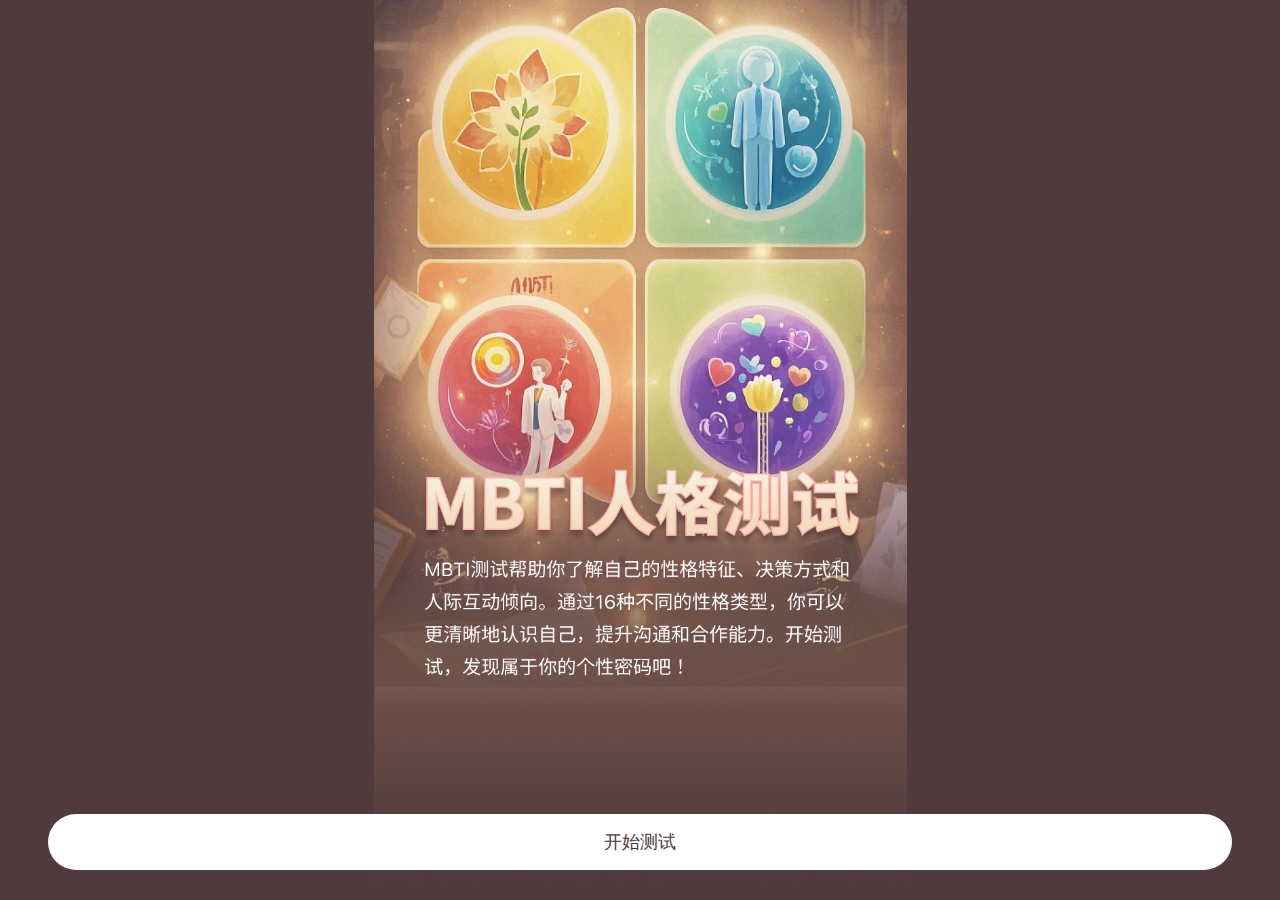
==== index.html @ 198e2ace "Update index.html" ====
<!DOCTYPE html>
<html lang="en">

<head>
    <meta charset="UTF-8">
    <meta name="viewport" content="width=device-width, initial-scale=1.0">
    <title>MBTI 人格测试 - 首页</title>
    <style>
        body {
            background-color: #4f3a3c;
            margin: 0;
            padding: 0;
        }

        #bg-image {
            /* 使用 contain 确保图片完整显示并保持比例 */
            background-image: url('./sucai/img_bg.jpg'); 
            background-size: contain;
            background-position: center top;
            background-repeat: no-repeat;
            height: 100vh;
            margin-top: 0;
             /* 确保没有额外的边框和内边距 */
            border: 0;
            padding: 0;
        }

        #start-btn {
            position: absolute;
            top: 842px;
            left: 48px;  /* 设置左边距为 48px */
            right: 48px; /* 设置右边距为 20px */
            transform: translateY(-50%); /* 只在垂直方向上居中 */
            background-color: #FFF;
            color: #4f3a3c;
            border: none;
            padding: 15px 160px;
            border-radius: 32px;
            cursor: pointer;
            font-size: 18px; 
            white-space: nowrap; /* 防止文本换行 */
            height: 56px; /* 显式设置按钮高度 */
            overflow: hidden; /* 处理内容溢出 */
            text-align: center; /* 使文本水平居中 */
        }
    </style>
</head>

<body>
    <div id="bg-image">
        <button id="start-btn">开始测试</button>
    </div>
    <script>
        const startBtn = document.getElementById('start-btn');
        startBtn.addEventListener('click', function () {
            window.location.href = 'mbti-test.html';
        });
    </script>
</body>

</html>
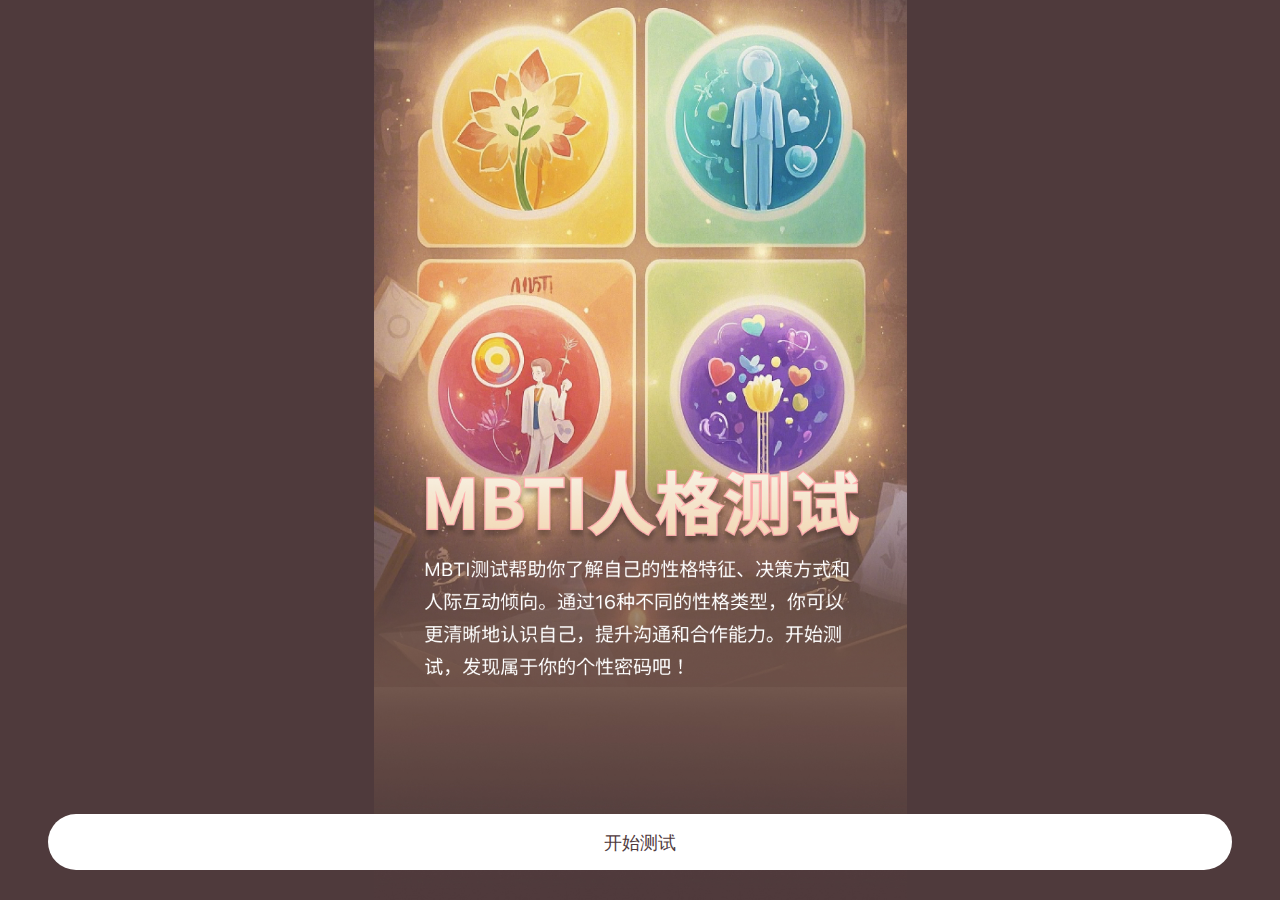
==== commit 23150892: "Update index.html" ====
--- a/index.html
+++ b/index.html
@@ -40,6 +40,7 @@
             font-size: 18px; 
             white-space: nowrap; /* 防止文本换行 */
             height: 56px; /* 显式设置按钮高度 */
+            line-height: 28px; /* 垂直居中 */
             overflow: hidden; /* 处理内容溢出 */
             text-align: center; /* 使文本水平居中 */
         }
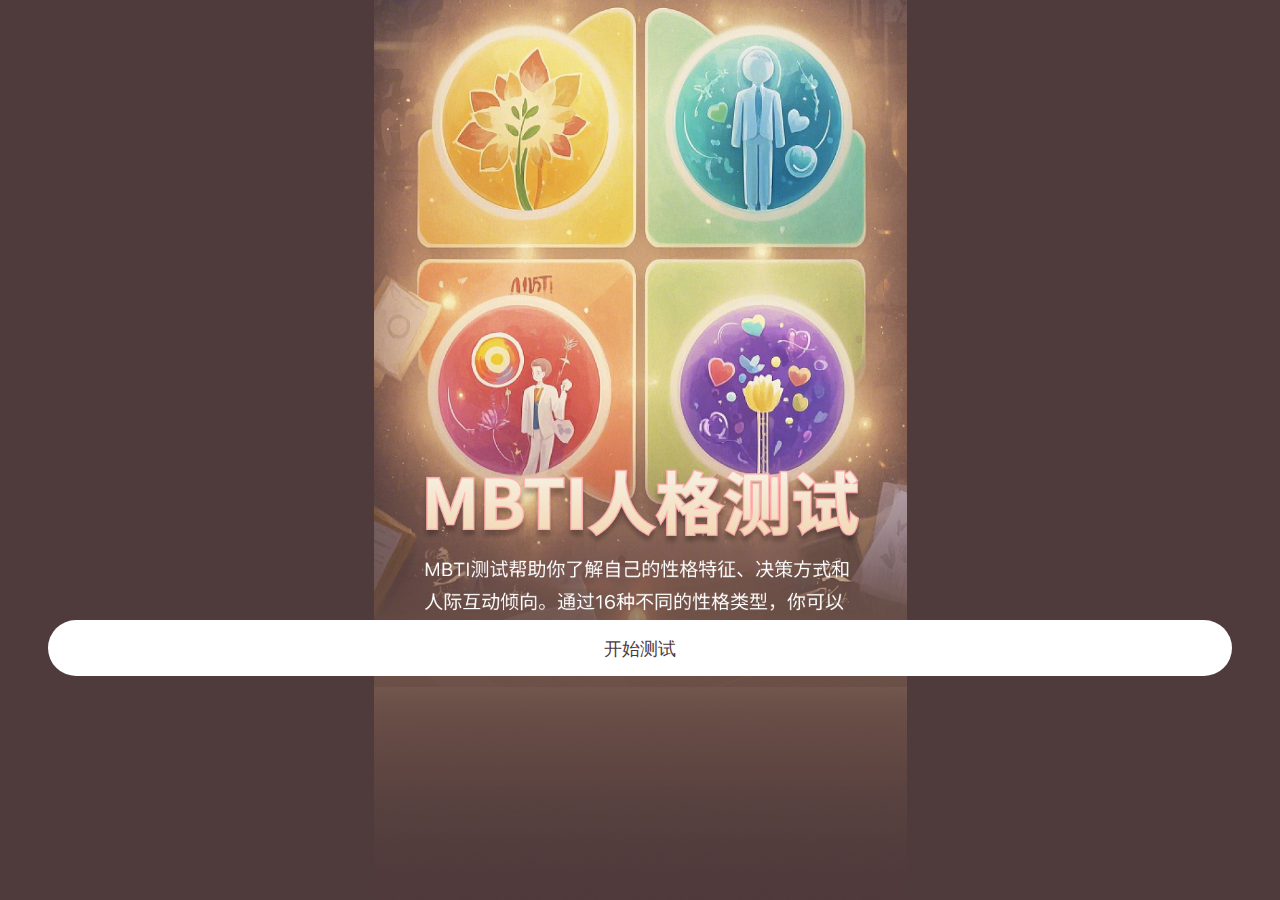
==== commit b7434f74: "Update index.html" ====
--- a/index.html
+++ b/index.html
@@ -27,7 +27,7 @@
 
         #start-btn {
             position: absolute;
-            top: 842px;
+            top: 72vh;
             left: 48px;  /* 设置左边距为 48px */
             right: 48px; /* 设置右边距为 20px */
             transform: translateY(-50%); /* 只在垂直方向上居中 */
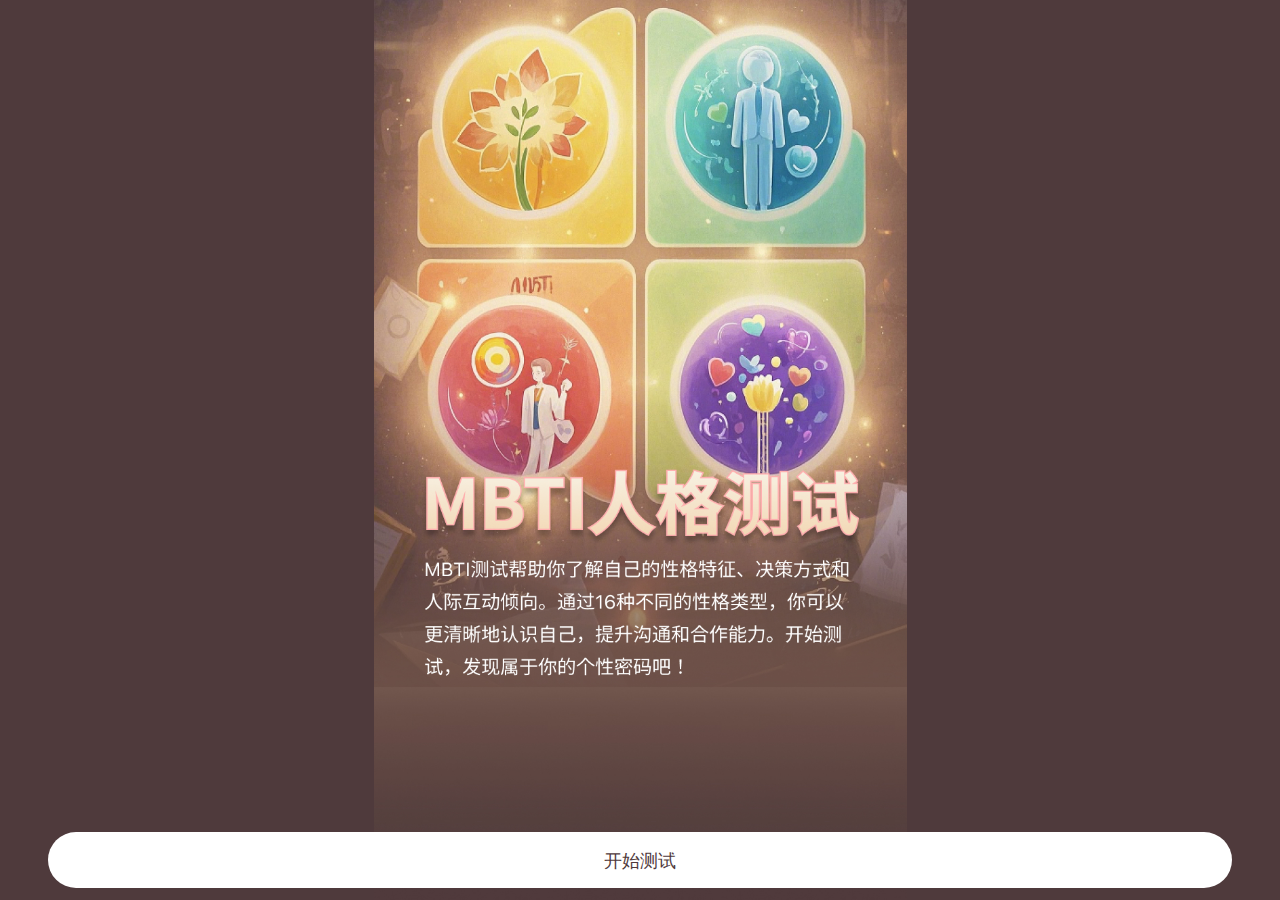
==== commit 9564a3d9: "Update index.html" ====
--- a/index.html
+++ b/index.html
@@ -27,7 +27,7 @@
 
         #start-btn {
             position: absolute;
-            top: 72vh;
+            top: 860px;
             left: 48px;  /* 设置左边距为 48px */
             right: 48px; /* 设置右边距为 20px */
             transform: translateY(-50%); /* 只在垂直方向上居中 */
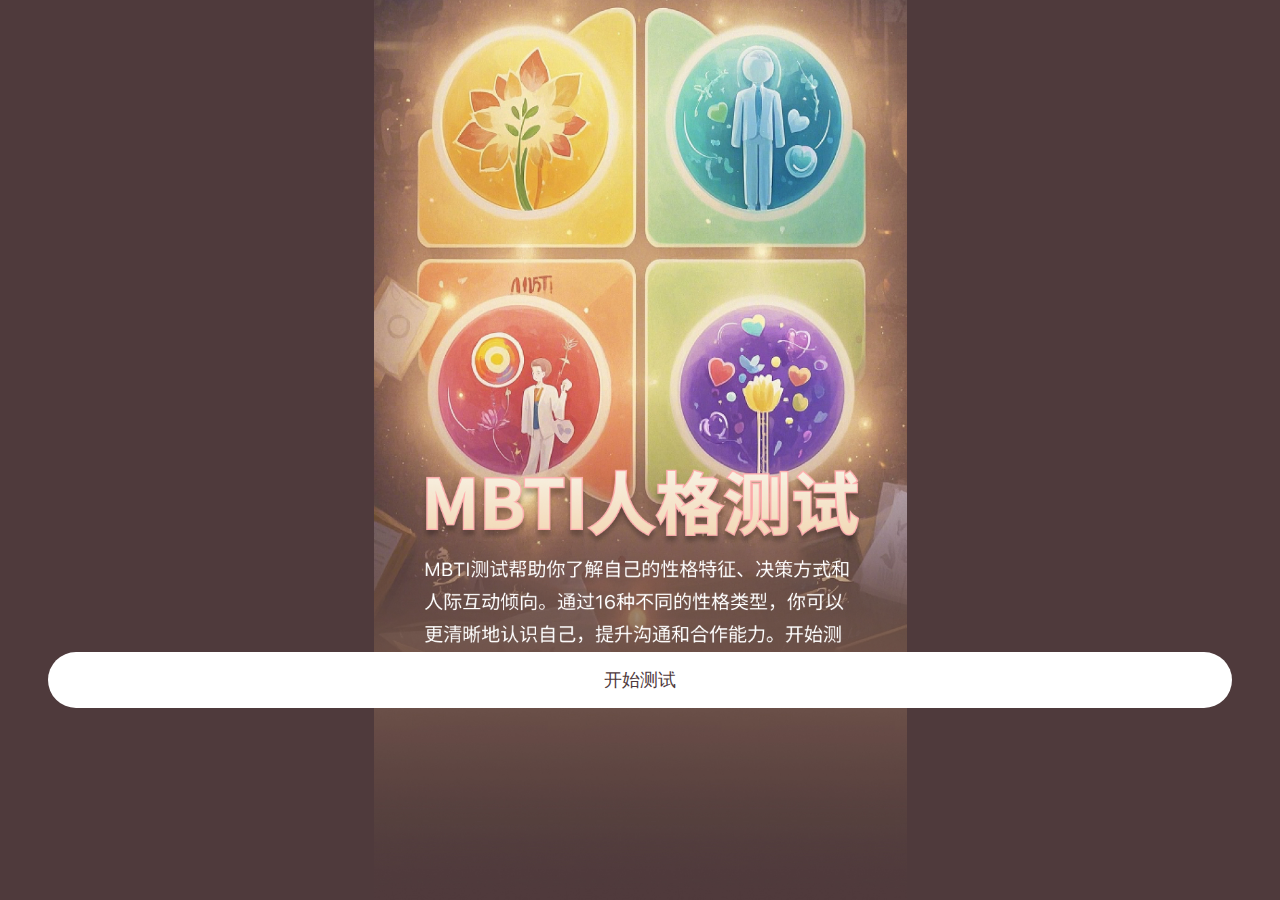
==== commit 0b977e0b: "Update index.html" ====
--- a/index.html
+++ b/index.html
@@ -27,7 +27,7 @@
 
         #start-btn {
             position: absolute;
-            top: 860px;
+            top: 680px;
             left: 48px;  /* 设置左边距为 48px */
             right: 48px; /* 设置右边距为 20px */
             transform: translateY(-50%); /* 只在垂直方向上居中 */
@@ -37,10 +37,9 @@
             padding: 15px 160px;
             border-radius: 32px;
             cursor: pointer;
-            font-size: 18px; 
+            font-size: 18px;
             white-space: nowrap; /* 防止文本换行 */
             height: 56px; /* 显式设置按钮高度 */
-            line-height: 28px; /* 垂直居中 */
             overflow: hidden; /* 处理内容溢出 */
             text-align: center; /* 使文本水平居中 */
         }
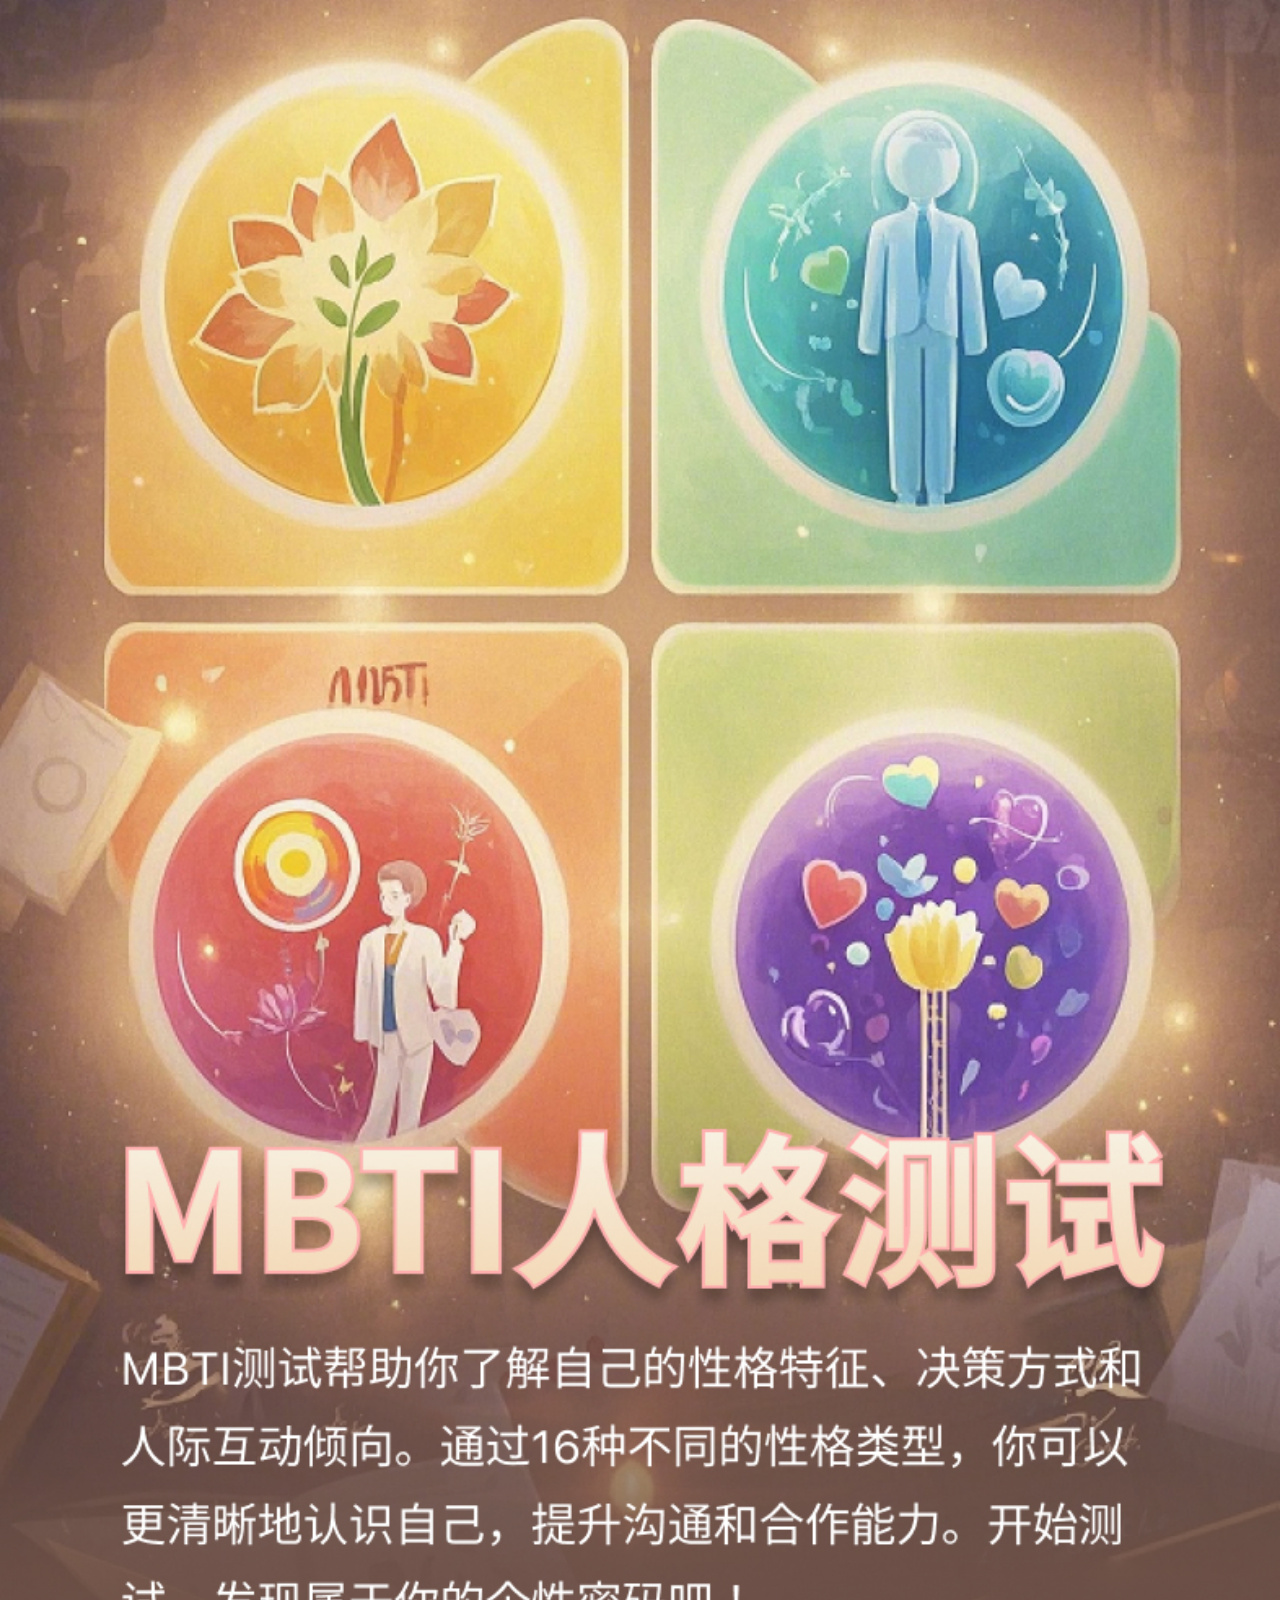
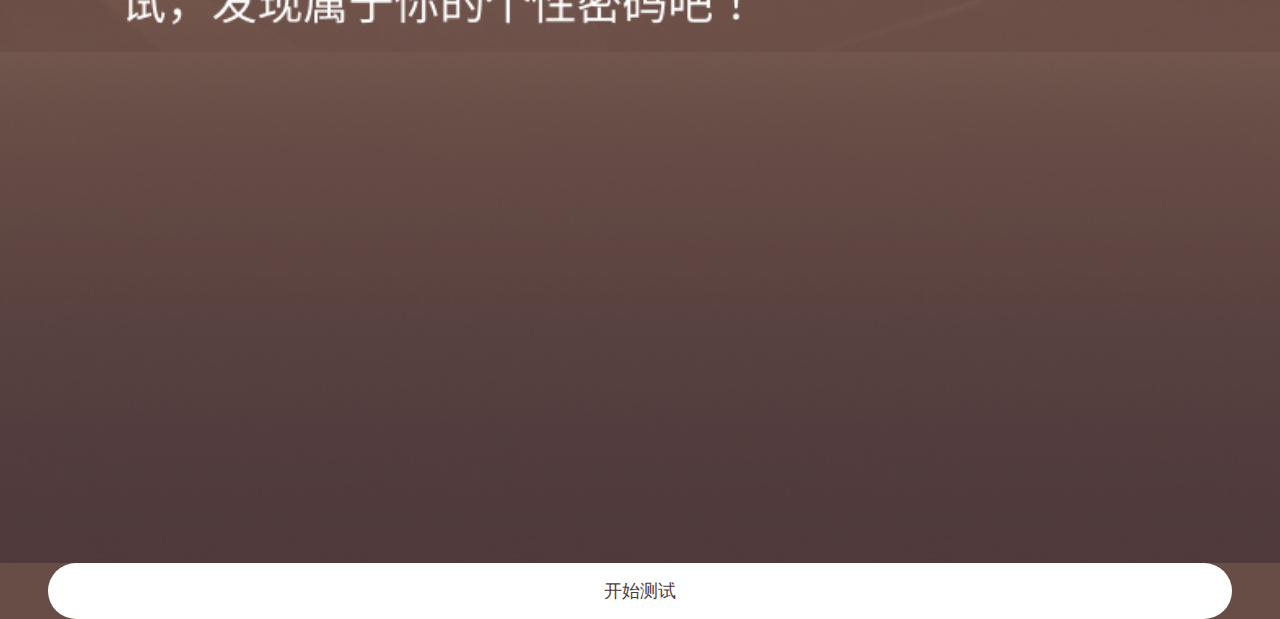
==== commit b2e3c362: "Update index.html" ====
--- a/index.html
+++ b/index.html
@@ -7,30 +7,27 @@
     <title>MBTI 人格测试 - 首页</title>
     <style>
         body {
-            background-color: #4f3a3c;
+            background-color: #674d46;
             margin: 0;
             padding: 0;
         }
 
         #bg-image {
-            /* 使用 contain 确保图片完整显示并保持比例 */
-            background-image: url('./sucai/img_bg.jpg'); 
+            background-image: url('./sucai/img_bg.jpg');
             background-size: contain;
             background-position: center top;
             background-repeat: no-repeat;
-            height: 100vh;
+            height: auto;
             margin-top: 0;
-             /* 确保没有额外的边框和内边距 */
             border: 0;
             padding: 0;
+            position: relative;
         }
 
         #start-btn {
             position: absolute;
-            top: 680px;
-            left: 48px;  /* 设置左边距为 48px */
-            right: 48px; /* 设置右边距为 20px */
-            transform: translateY(-50%); /* 只在垂直方向上居中 */
+            left: 48px;
+            right: 48px;
             background-color: #FFF;
             color: #4f3a3c;
             border: none;
@@ -38,10 +35,10 @@
             border-radius: 32px;
             cursor: pointer;
             font-size: 18px;
-            white-space: nowrap; /* 防止文本换行 */
-            height: 56px; /* 显式设置按钮高度 */
-            overflow: hidden; /* 处理内容溢出 */
-            text-align: center; /* 使文本水平居中 */
+            white-space: nowrap;
+            height: 56px;
+            overflow: hidden;
+            text-align: center;
         }
     </style>
 </head>
@@ -52,6 +49,24 @@
     </div>
     <script>
         const startBtn = document.getElementById('start-btn');
+        const bgImage = document.getElementById('bg-image');
+
+        function positionButton() {
+            const img = new Image();
+            img.src = './sucai/img_bg.jpg';
+            img.onload = function () {
+                const imgRatio = img.width / img.height;
+                const containerWidth = bgImage.offsetWidth;
+                const imgHeight = containerWidth / imgRatio;
+                startBtn.style.top = (imgHeight + 0) + 'px';
+                // 设置容器的高度
+                bgImage.style.height = imgHeight + 'px'; 
+            };
+        }
+
+        positionButton();
+        window.addEventListener('resize', positionButton);
+
         startBtn.addEventListener('click', function () {
             window.location.href = 'mbti-test.html';
         });
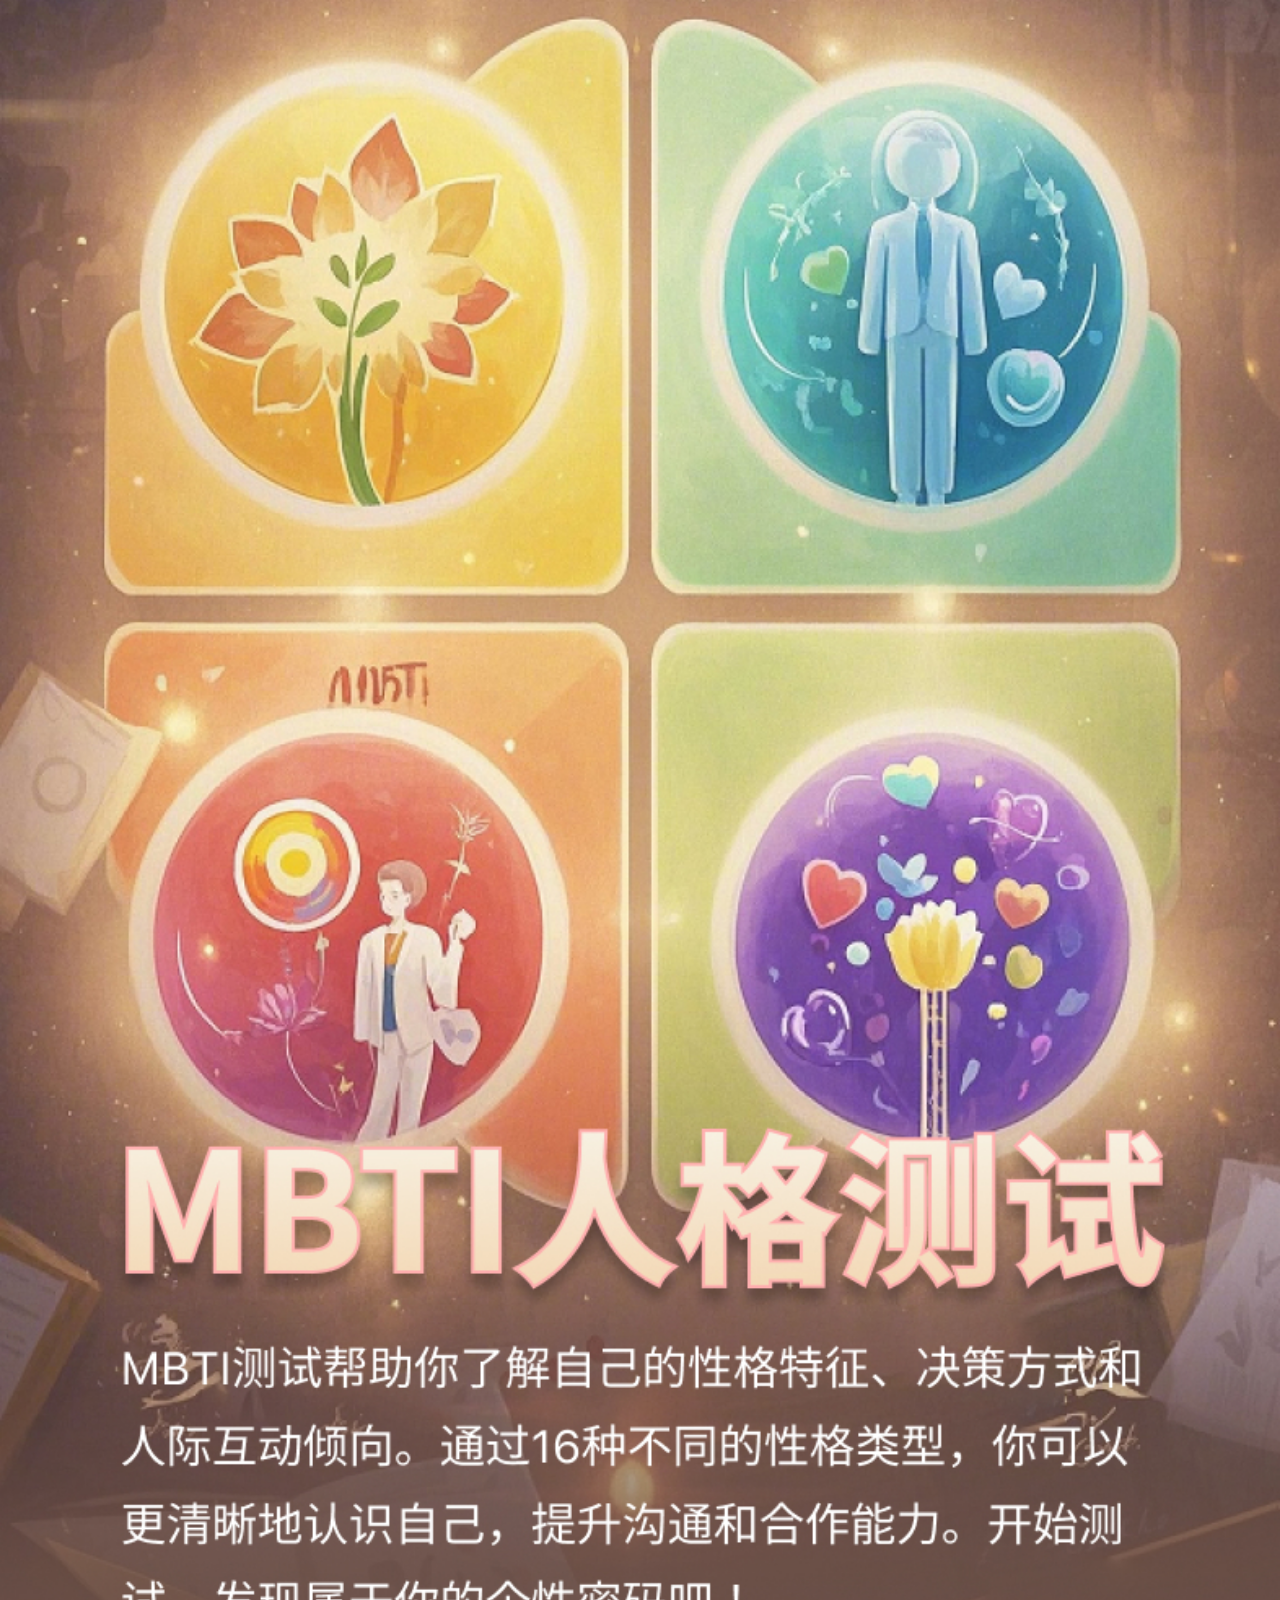
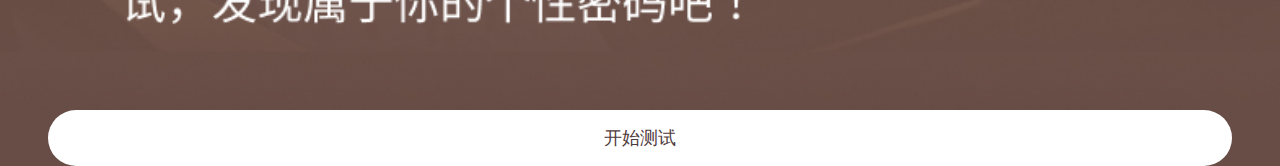
==== commit 7ba1b75e: "Add files via upload" ====
--- a/index.html
+++ b/index.html
@@ -31,7 +31,7 @@
             background-color: #FFF;
             color: #4f3a3c;
             border: none;
-            padding: 15px 160px;
+            padding: 15px 80px;
             border-radius: 32px;
             cursor: pointer;
             font-size: 18px;
@@ -73,4 +73,4 @@
     </script>
 </body>
 
-</html>
+</html>